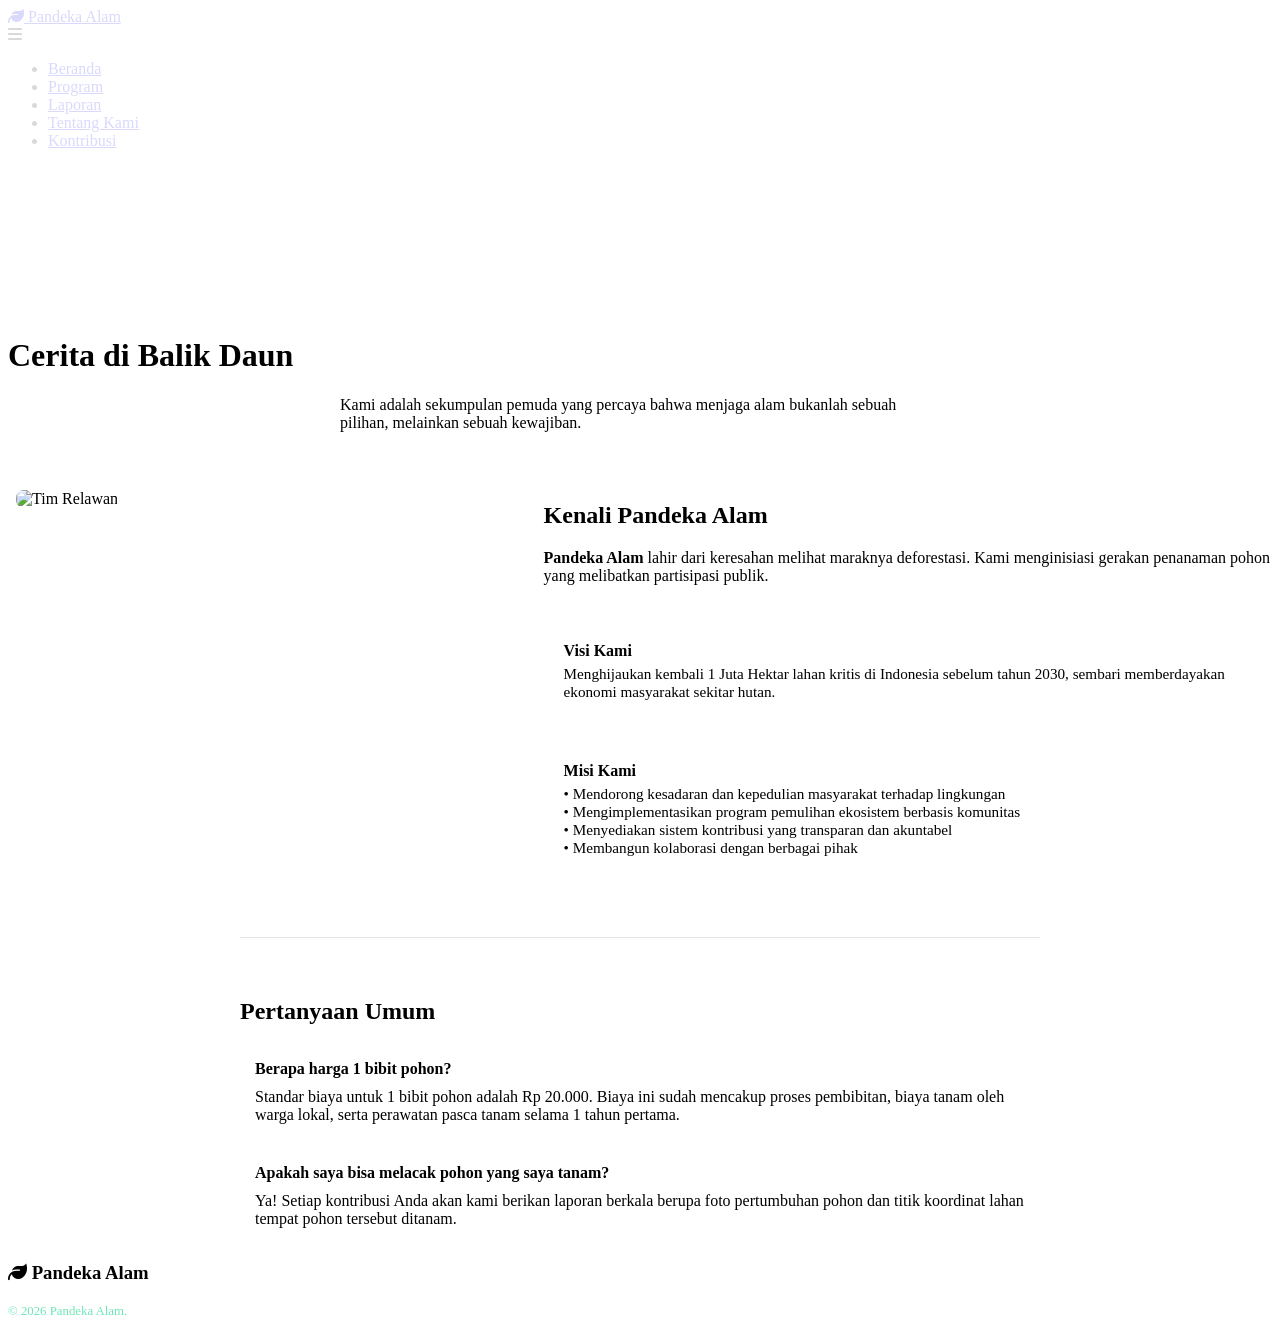
==== about.html @ b0f5b45f "Add files via upload" ====
<!DOCTYPE html>
<html lang="id">

<head>
    <meta charset="UTF-8">
    <meta name="viewport" content="width=device-width, initial-scale=1.0">
    <title>Tentang Kami - Pandeka Alam</title>
    <!-- Fonts -->
    <link rel="stylesheet" href="https://cdnjs.cloudflare.com/ajax/libs/font-awesome/6.4.0/css/all.min.css">
    <!-- AOS Animation CSS -->
    <link href="https://unpkg.com/aos@2.3.1/dist/aos.css" rel="stylesheet">
    <link rel="stylesheet" href="css/style.css">
    <style>
        .about-bg {
            background-image: url('https://picsum.photos/seed/forestbg/1920/1080');
            background-size: cover;
            background-attachment: fixed;
            background-position: center;
            position: relative;
        }

        .about-bg::before {
            content: '';
            position: absolute;
            top: 0;
            left: 0;
            width: 100%;
            height: 100%;
            background: rgba(255, 255, 255, 0.85);
            /* Light overlay for readability */
        }
    </style>
</head>

<body class="about-bg">

    <!-- Navbar -->
    <nav class="navbar">
        <div class="container">
            <a href="index.html" class="navbar-brand">
                <i class="fas fa-leaf"></i> Pandeka Alam
            </a>
            <div class="nav-toggle" id="nav-toggle">
                <i class="fas fa-bars"></i>
            </div>
            <ul class="nav-links" id="nav-links">
                <li><a href="index.html">Beranda</a></li>
                <li><a href="program.html">Program</a></li>
                <li><a href="laporan.html">Laporan</a></li>
                <li><a href="about.html" class="active">Tentang Kami</a></li>
                <li><a href="donasi.html" class="btn btn-primary text-white">Kontribusi</a></li>
            </ul>
        </div>
    </nav>

    <div style="position: relative; z-index: 10;">
        <!-- Page Header -->
        <header class="py-5" style="padding-top: 150px; padding-bottom: 50px;">
            <div class="container text-center" data-aos="fade-up">
                <h1>Cerita di Balik Daun</h1>
                <p style="max-width: 600px; margin: 0 auto;">Kami adalah sekumpulan pemuda yang percaya bahwa menjaga
                    alam bukanlah sebuah pilihan, melainkan sebuah kewajiban.</p>
            </div>
        </header>

        <!-- Tim Kami & FAQ -->
        <style>
            .about-grid {
                display: grid;
                grid-template-columns: 1fr 1.5fr;
                gap: 50px;
                align-items: stretch;
            }

            @media (max-width: 768px) {
                .about-grid {
                    grid-template-columns: 1fr;
                }
            }
        </style>
        <section class="py-5">
            <div class="container">
                <div class="about-grid mb-5">
                    <div data-aos="fade-right" style="height: 100%;">
                        <img src="image/Tim.webp" alt="Tim Relawan"
                            style="border-radius: 16px; box-shadow: var(--shadow-lg); border: 8px solid white; width: 100%; height: 100%; object-fit: cover;">
                    </div>
                    <div data-aos="fade-left">
                        <h2 class="mb-3">Kenali Pandeka Alam</h2>
                        <p><strong>Pandeka Alam</strong> lahir dari keresahan melihat maraknya deforestasi. Kami
                            menginisiasi gerakan penanaman pohon yang melibatkan partisipasi publik.</p>

                        <div class="mt-4"
                            style="background: white; padding: 20px; border-radius: 12px; border-left: 5px solid var(--green-light);">
                            <h4 style="margin-bottom: 5px; color: var(--green-dark);">Visi Kami</h4>
                            <p style="margin: 0; font-size: 0.95rem;">Menghijaukan kembali 1 Juta Hektar lahan kritis di
                                Indonesia sebelum tahun 2030, sembari memberdayakan ekonomi masyarakat sekitar hutan.
                            </p>
                        </div>
                        <div class="mt-4"
                            style="background: white; padding: 20px; border-radius: 12px; border-left: 5px solid var(--green-light);">
                            <h4 style="margin-bottom: 5px; color: var(--green-dark);">Misi Kami</h4>
                            <p style="margin: 0; font-size: 0.95rem;">• Mendorong kesadaran dan kepedulian masyarakat
                                terhadap lingkungan <br>• Mengimplementasikan program pemulihan ekosistem berbasis
                                komunitas <br>• Menyediakan sistem kontribusi yang transparan dan akuntabel <br>•
                                Membangun kolaborasi dengan berbagai pihak </p>
                        </div>
                    </div>
                </div>

                <!-- Bagian FAQ -->
                <div data-aos="fade-up"
                    style="max-width: 800px; margin: 60px auto 0; padding-top: 40px; border-top: 1px solid rgba(0,0,0,0.1);">
                    <h2 class="text-center mb-4">Pertanyaan Umum</h2>

                    <div class="faq-item"
                        style="background: white; border-radius: 8px; margin-bottom: 10px; padding: 15px; box-shadow: var(--shadow-sm);">
                        <div class="faq-question" style="font-weight: bold; color: var(--green-dark);">
                            Berapa harga 1 bibit pohon?
                        </div>
                        <div class="faq-answer" style="color: var(--gray-text); margin-top: 10px;">
                            Standar biaya untuk 1 bibit pohon adalah Rp 20.000. Biaya ini sudah mencakup proses
                            pembibitan, biaya tanam oleh warga lokal, serta perawatan pasca tanam selama 1 tahun
                            pertama.
                        </div>
                    </div>

                    <div class="faq-item"
                        style="background: white; border-radius: 8px; margin-bottom: 10px; padding: 15px; box-shadow: var(--shadow-sm);">
                        <div class="faq-question" style="font-weight: bold; color: var(--green-dark);">
                            Apakah saya bisa melacak pohon yang saya tanam?
                        </div>
                        <div class="faq-answer" style="color: var(--gray-text); margin-top: 10px;">
                            Ya! Setiap kontribusi Anda akan kami berikan laporan berkala berupa foto pertumbuhan pohon
                            dan titik koordinat lahan tempat pohon tersebut ditanam.
                        </div>
                    </div>
                </div>

            </div>
        </section>
    </div>

    <!-- Footer -->
    <footer class="footer" style="position: relative; z-index: 10;">
        <div class="container text-center">
            <h3 class="text-white mb-3"><i class="fas fa-leaf"></i> Pandeka Alam</h3>
            <p style="margin-top: 20px; font-size: 0.8rem; color: #6ee7b7;">&copy; 2026 Pandeka Alam.</p>
        </div>
    </footer>

    <!-- Scripts -->
    <script src="https://unpkg.com/aos@2.3.1/dist/aos.js"></script>
    <script>
        AOS.init();
    </script>
    <script src="js/script.js"></script>
</body>

</html>
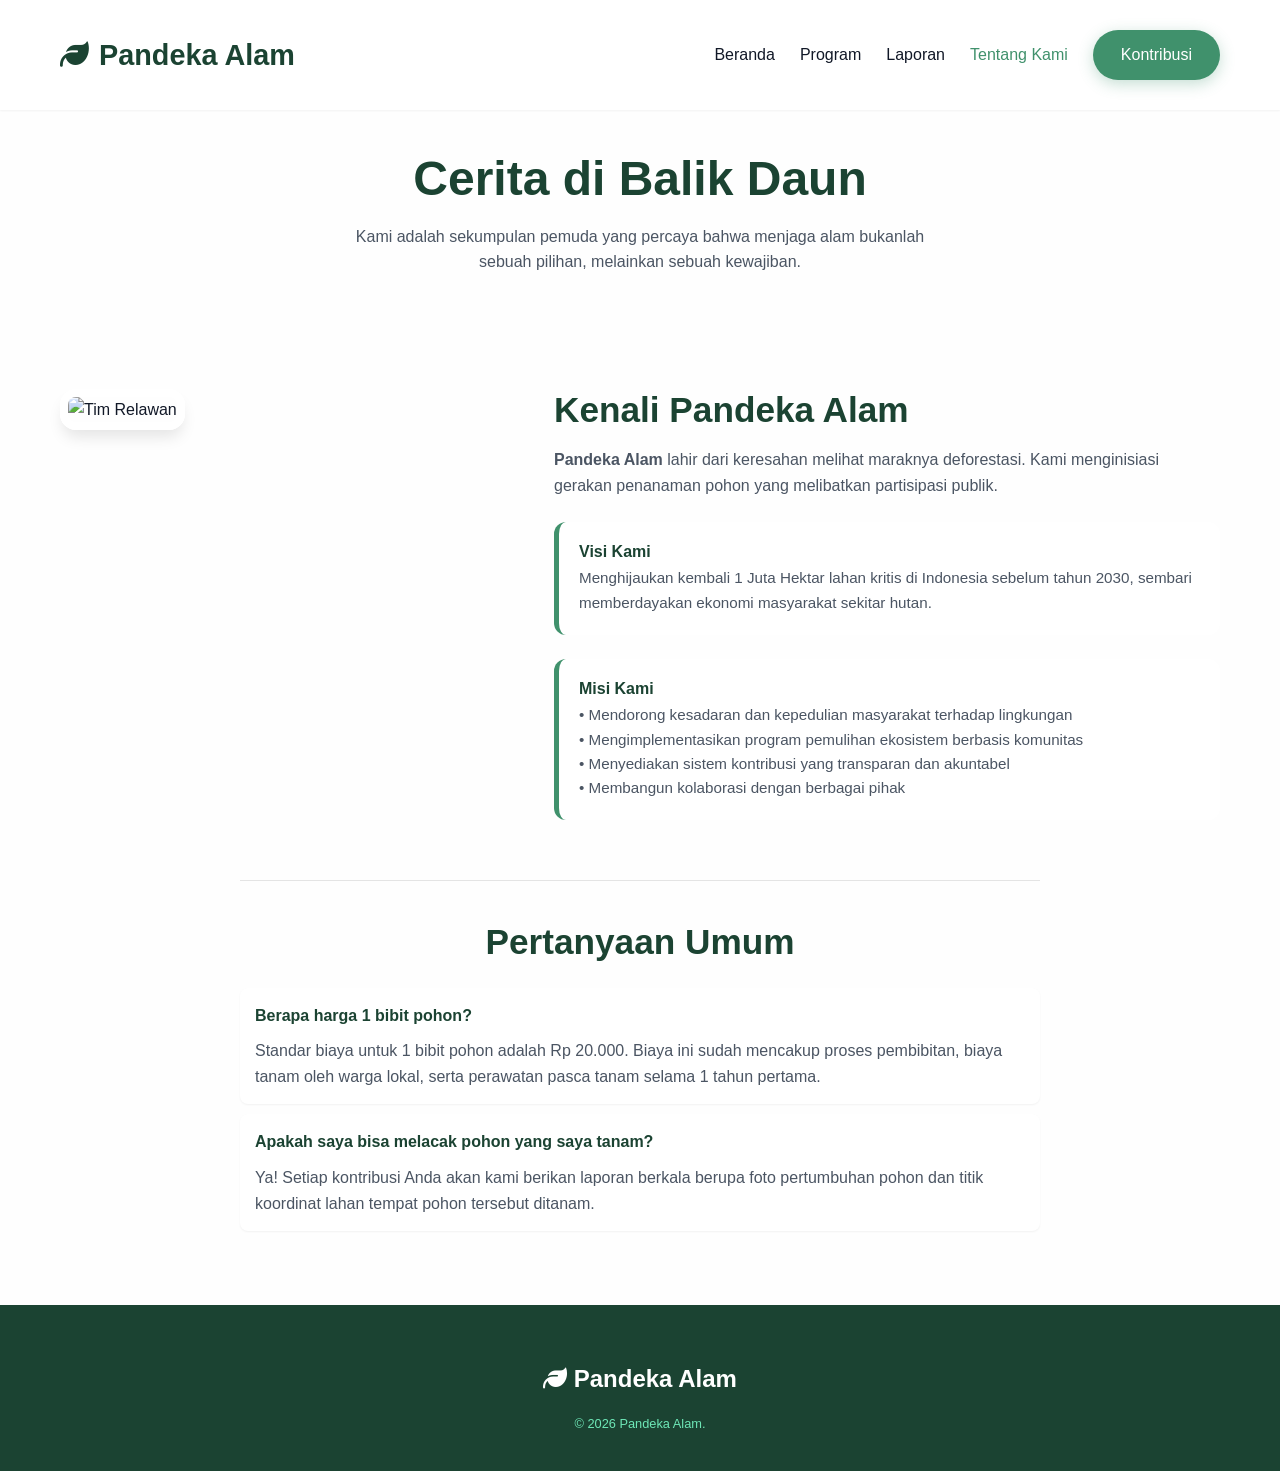
==== commit a4c4cf2b: "Update about.html" ====
--- a/about.html
+++ b/about.html
@@ -9,7 +9,7 @@
     <link rel="stylesheet" href="https://cdnjs.cloudflare.com/ajax/libs/font-awesome/6.4.0/css/all.min.css">
     <!-- AOS Animation CSS -->
     <link href="https://unpkg.com/aos@2.3.1/dist/aos.css" rel="stylesheet">
-    <link rel="stylesheet" href="css/style.css">
+    <link rel="stylesheet" href="style.css">
     <style>
         .about-bg {
             background-image: url('https://picsum.photos/seed/forestbg/1920/1080');
@@ -154,7 +154,7 @@
     <script>
         AOS.init();
     </script>
-    <script src="js/script.js"></script>
+    <script src="script.js"></script>
 </body>
 
 </html>
--- a/style.css
+++ b/style.css
@@ -0,0 +1,538 @@
+@import url('https://fonts.googleapis.com/css2?family=Poppins:wght@400;600;700&family=Inter:wght@400;500&display=swap');
+
+:root {
+    --green-dark: #1B4332;
+    --green-light: #40916C;
+    --green-bg: #E8F5E9;
+    --white: #FFFFFF;
+    --brown: #9C6644;
+    --black: #111827;
+    --gray-text: #4b5563;
+    --gray-bg: #F8F9FA;
+    --shadow-sm: 0 1px 2px 0 rgba(0, 0, 0, 0.05);
+    --shadow-md: 0 4px 6px -1px rgba(0, 0, 0, 0.1);
+    --shadow-lg: 0 10px 15px -3px rgba(0, 0, 0, 0.1);
+    --transition: all 0.3s ease;
+}
+
+* {
+    margin: 0;
+    padding: 0;
+    box-sizing: border-box;
+}
+
+html {
+    scroll-behavior: smooth;
+}
+
+body {
+    font-family: 'Inter', sans-serif;
+    color: var(--black);
+    background-color: var(--gray-bg);
+    line-height: 1.6;
+    overflow-x: hidden;
+}
+
+h1, h2, h3, h4, h5, h6 {
+    font-family: 'Poppins', sans-serif;
+    font-weight: 700;
+    color: var(--green-dark);
+    margin-bottom: 1rem;
+    line-height: 1.2;
+}
+
+h1 { font-size: 3rem; }
+h2 { font-size: 2.2rem; }
+h3 { font-size: 1.5rem; }
+p { margin-bottom: 1rem; color: var(--gray-text); }
+
+a {
+    text-decoration: none;
+    color: var(--green-light);
+    transition: var(--transition);
+}
+
+/* Layout Utilities */
+.container {
+    width: 100%;
+    max-width: 1200px;
+    margin: 0 auto;
+    padding: 0 20px;
+}
+
+.text-center { text-align: center; }
+.text-white { color: var(--white) !important; }
+.bg-white { background-color: var(--white); }
+.bg-green { background-color: var(--green-dark); }
+.bg-light { background-color: var(--gray-bg); }
+
+.py-5 { padding-top: 4rem; padding-bottom: 4rem; }
+.mb-2 { margin-bottom: 0.5rem; }
+.mb-4 { margin-bottom: 1.5rem; }
+.mt-4 { margin-top: 1.5rem; }
+
+/* Buttons & CTA Animasi */
+.btn {
+    display: inline-flex;
+    align-items: center;
+    justify-content: center;
+    gap: 8px;
+    padding: 12px 28px;
+    border-radius: 50px;
+    font-family: 'Poppins', sans-serif;
+    font-weight: 600;
+    cursor: pointer;
+    border: none;
+    transition: var(--transition);
+    text-align: center;
+}
+
+.btn-primary {
+    background-color: var(--green-light);
+    color: var(--white);
+    box-shadow: 0 4px 15px rgba(64, 145, 108, 0.3);
+}
+
+.btn-primary:hover {
+    background-color: var(--green-dark);
+    transform: translateY(-3px) scale(1.02);
+    box-shadow: 0 6px 20px rgba(27, 67, 50, 0.4);
+    color: var(--white);
+}
+
+.btn-outline {
+    background-color: transparent;
+    border: 2px solid var(--green-light);
+    color: var(--green-light);
+}
+
+.btn-outline:hover {
+    background-color: var(--green-light);
+    color: var(--white);
+    transform: translateY(-3px);
+}
+
+/* Navbar */
+.navbar {
+    background-color: rgba(255, 255, 255, 0.95);
+    backdrop-filter: blur(10px);
+    position: fixed;
+    top: 0;
+    width: 100%;
+    z-index: 1000;
+    box-shadow: var(--shadow-sm);
+    transition: padding 0.3s ease;
+}
+
+.navbar .container {
+    display: flex;
+    justify-content: space-between;
+    align-items: center;
+    padding: 15px 20px;
+}
+
+.navbar-brand {
+    font-size: 1.8rem;
+    font-family: 'Poppins', sans-serif;
+    font-weight: 700;
+    color: var(--green-dark);
+    display: flex;
+    align-items: center;
+    gap: 10px;
+}
+
+.nav-toggle {
+    display: none;
+    font-size: 1.5rem;
+    cursor: pointer;
+    color: var(--green-dark);
+}
+
+.nav-links {
+    display: flex;
+    gap: 25px;
+    align-items: center;
+    list-style: none;
+}
+
+.nav-links a {
+    color: var(--black);
+    font-weight: 500;
+}
+
+.nav-links a:hover, .nav-links a.active {
+    color: var(--green-light);
+}
+
+/* Hero Video/Image */
+.hero {
+    position: relative;
+    height: 100vh;
+    display: flex;
+    align-items: center;
+    justify-content: center;
+    text-align: center;
+    color: var(--white);
+    overflow: hidden;
+}
+
+.hero-bg {
+    position: absolute;
+    top: 0;
+    left: 0;
+    width: 100%;
+    height: 100%;
+    object-fit: cover;
+    z-index: -2;
+}
+
+.hero-overlay {
+    position: absolute;
+    top: 0;
+    left: 0;
+    width: 100%;
+    height: 100%;
+    background: linear-gradient(rgba(17, 24, 39, 0.4), rgba(27, 67, 50, 0.8));
+    z-index: -1;
+}
+
+.hero h1 {
+    color: var(--white);
+    font-size: 3.5rem;
+    max-width: 900px;
+    margin: 0 auto 20px;
+    text-shadow: 2px 2px 4px rgba(0,0,0,0.5);
+}
+
+.hero p {
+    color: var(--white);
+    font-size: 1.2rem;
+    max-width: 600px;
+    margin: 0 auto 40px;
+    text-shadow: 1px 1px 2px rgba(0,0,0,0.5);
+}
+
+/* Statistik Dampak */
+.stats-grid {
+    display: grid;
+    grid-template-columns: repeat(auto-fit, minmax(250px, 1fr));
+    gap: 30px;
+    text-align: center;
+    padding: 40px 20px;
+    background-color: var(--white);
+    border-radius: 16px;
+    box-shadow: var(--shadow-lg);
+    margin-top: -60px;
+    position: relative;
+    z-index: 10;
+}
+
+.stat-item i {
+    font-size: 3rem;
+    color: var(--green-light);
+    margin-bottom: 15px;
+}
+
+.stat-item h3 {
+    font-size: 2.5rem;
+    color: var(--green-dark);
+    margin-bottom: 5px;
+}
+
+.stat-item p {
+    font-weight: 500;
+    color: var(--brown);
+    text-transform: uppercase;
+    letter-spacing: 1px;
+}
+
+/* Peta Lokasi CSS */
+.map-container {
+    position: relative;
+    width: 100%;
+    margin: 0 auto;
+    background: var(--white) url('../image/Peta.webp') no-repeat center;
+    background-size: cover; /* cover akan membuat gambar memenuhi kotak */
+    height: 500px;
+    border-radius: 16px;
+    box-shadow: var(--shadow-lg);
+    overflow: hidden;
+}
+
+.map-pin {
+    position: absolute;
+    width: 20px;
+    height: 20px;
+    background-color: var(--green-light);
+    border-radius: 50%;
+    transform: translate(-50%, -50%);
+    box-shadow: 0 0 0 5px rgba(64, 145, 108, 0.3);
+    cursor: pointer;
+    animation: pulse 2s infinite;
+}
+
+.map-pin::after {
+    content: attr(data-label);
+    position: absolute;
+    bottom: 25px;
+    left: 50%;
+    transform: translateX(-50%);
+    background: var(--green-dark);
+    color: white;
+    padding: 5px 10px;
+    border-radius: 4px;
+    font-size: 0.8rem;
+    white-space: nowrap;
+    opacity: 0;
+    transition: var(--transition);
+    pointer-events: none;
+}
+
+.map-pin:hover::after {
+    opacity: 1;
+    bottom: 30px;
+}
+
+@keyframes pulse {
+    0% { box-shadow: 0 0 0 0 rgba(64, 145, 108, 0.7); }
+    70% { box-shadow: 0 0 0 15px rgba(64, 145, 108, 0); }
+    100% { box-shadow: 0 0 0 0 rgba(64, 145, 108, 0); }
+}
+
+/* Before-After Image Comparison */
+.before-after-container {
+    display: flex;
+    gap: 20px;
+    margin-top: 30px;
+}
+
+.ba-card {
+    flex: 1;
+    border-radius: 12px;
+    overflow: hidden;
+    position: relative;
+    box-shadow: var(--shadow-md);
+}
+
+.ba-card img {
+    width: 100%;
+    height: 300px;
+    object-fit: cover;
+    display: block;
+    transition: transform 0.5s ease;
+}
+
+.ba-card:hover img {
+    transform: scale(1.05);
+}
+
+.ba-label {
+    position: absolute;
+    top: 20px;
+    left: 20px;
+    background: rgba(0,0,0,0.7);
+    color: white;
+    padding: 5px 15px;
+    border-radius: 30px;
+    font-weight: bold;
+    font-family: 'Poppins';
+}
+
+/* Program Cards */
+.grid-3 {
+    display: grid;
+    grid-template-columns: repeat(auto-fit, minmax(300px, 1fr));
+    gap: 30px;
+}
+
+.card {
+    background: var(--white);
+    border-radius: 16px;
+    overflow: hidden;
+    box-shadow: var(--shadow-sm);
+    transition: var(--transition);
+    display: flex;
+    flex-direction: column;
+}
+
+.card:hover {
+    transform: translateY(-10px);
+    box-shadow: var(--shadow-lg);
+}
+
+.card-img {
+    width: 100%;
+    height: 220px;
+    object-fit: cover;
+}
+
+.card-body {
+    padding: 25px;
+    flex-grow: 1;
+    display: flex;
+    flex-direction: column;
+}
+
+/* Progress Bar */
+.progress-container {
+    margin: 20px 0;
+}
+
+.progress-bar-bg {
+    width: 100%;
+    height: 10px;
+    background-color: var(--gray-bg);
+    border-radius: 5px;
+    overflow: hidden;
+}
+
+.progress-bar-fill {
+    height: 100%;
+    background-color: var(--green-light);
+    border-radius: 5px;
+    transition: width 1.5s ease-out;
+}
+
+.progress-stats {
+    display: flex;
+    justify-content: space-between;
+    font-size: 0.85rem;
+    margin-top: 8px;
+    color: var(--gray-text);
+    font-weight: 500;
+}
+
+/* Slider Nominal */
+.slider-container {
+    background: var(--white);
+    padding: 40px;
+    border-radius: 16px;
+    box-shadow: var(--shadow-md);
+    margin-top: -50px;
+    position: relative;
+    z-index: 10;
+}
+
+.slider {
+    -webkit-appearance: none;
+    width: 100%;
+    height: 12px;
+    border-radius: 6px;
+    background: var(--gray-bg);
+    outline: none;
+    margin: 30px 0;
+}
+
+.slider::-webkit-slider-thumb {
+    -webkit-appearance: none;
+    appearance: none;
+    width: 30px;
+    height: 30px;
+    border-radius: 50%;
+    background: var(--green-light);
+    cursor: pointer;
+    box-shadow: 0 2px 6px rgba(0,0,0,0.2);
+    transition: transform 0.1s;
+}
+
+.slider::-webkit-slider-thumb:hover {
+    transform: scale(1.2);
+}
+
+.slider-value-display {
+    text-align: center;
+    font-size: 3rem;
+    font-family: 'Poppins';
+    font-weight: 700;
+    color: var(--green-dark);
+}
+
+.tree-equivalent {
+    text-align: center;
+    font-size: 1.2rem;
+    color: var(--green-light);
+    font-weight: 600;
+}
+
+/* 1 Tree from Many People Illustration */
+.tree-illustration {
+    text-align: center;
+    padding: 40px;
+}
+.tree-illustration img {
+    max-width: 300px;
+    margin-bottom: -20px;
+}
+
+/* Testimoni */
+.testimoni-card {
+    background: var(--green-bg);
+    padding: 30px;
+    border-radius: 16px;
+    border-left: 5px solid var(--green-light);
+}
+
+.testimoni-card p {
+    font-style: italic;
+    font-size: 1.1rem;
+    color: var(--green-dark);
+}
+
+.testimoni-author {
+    display: flex;
+    align-items: center;
+    gap: 15px;
+    margin-top: 20px;
+}
+
+.testimoni-author img {
+    width: 50px;
+    height: 50px;
+    border-radius: 50%;
+    object-fit: cover;
+}
+
+/* Footer */
+.footer {
+    background-color: var(--green-dark);
+    color: var(--white);
+    padding: 60px 0 20px;
+}
+
+.footer h4 {
+    color: var(--white);
+}
+
+.footer a {
+    color: #a7f3d0;
+}
+
+.footer a:hover {
+    color: var(--white);
+}
+
+/* Responsive */
+@media (max-width: 768px) {
+    .nav-toggle {
+        display: block;
+    }
+    .nav-links {
+        display: none;
+        flex-direction: column;
+        position: absolute;
+        top: 100%;
+        left: 0;
+        width: 100%;
+        background-color: var(--white);
+        padding: 20px;
+        box-shadow: var(--shadow-md);
+    }
+    .hero h1 { font-size: 2.2rem; }
+    .stats-grid { margin-top: 0; }
+    .grid-2 { grid-template-columns: 1fr; }
+    .grid-3 { grid-template-columns: 1fr; }
+    .before-after-container { flex-direction: column; }
+    .map-container { height: 250px; background-size: contain; }
+    .hero-video { object-fit: cover; }
+}
+
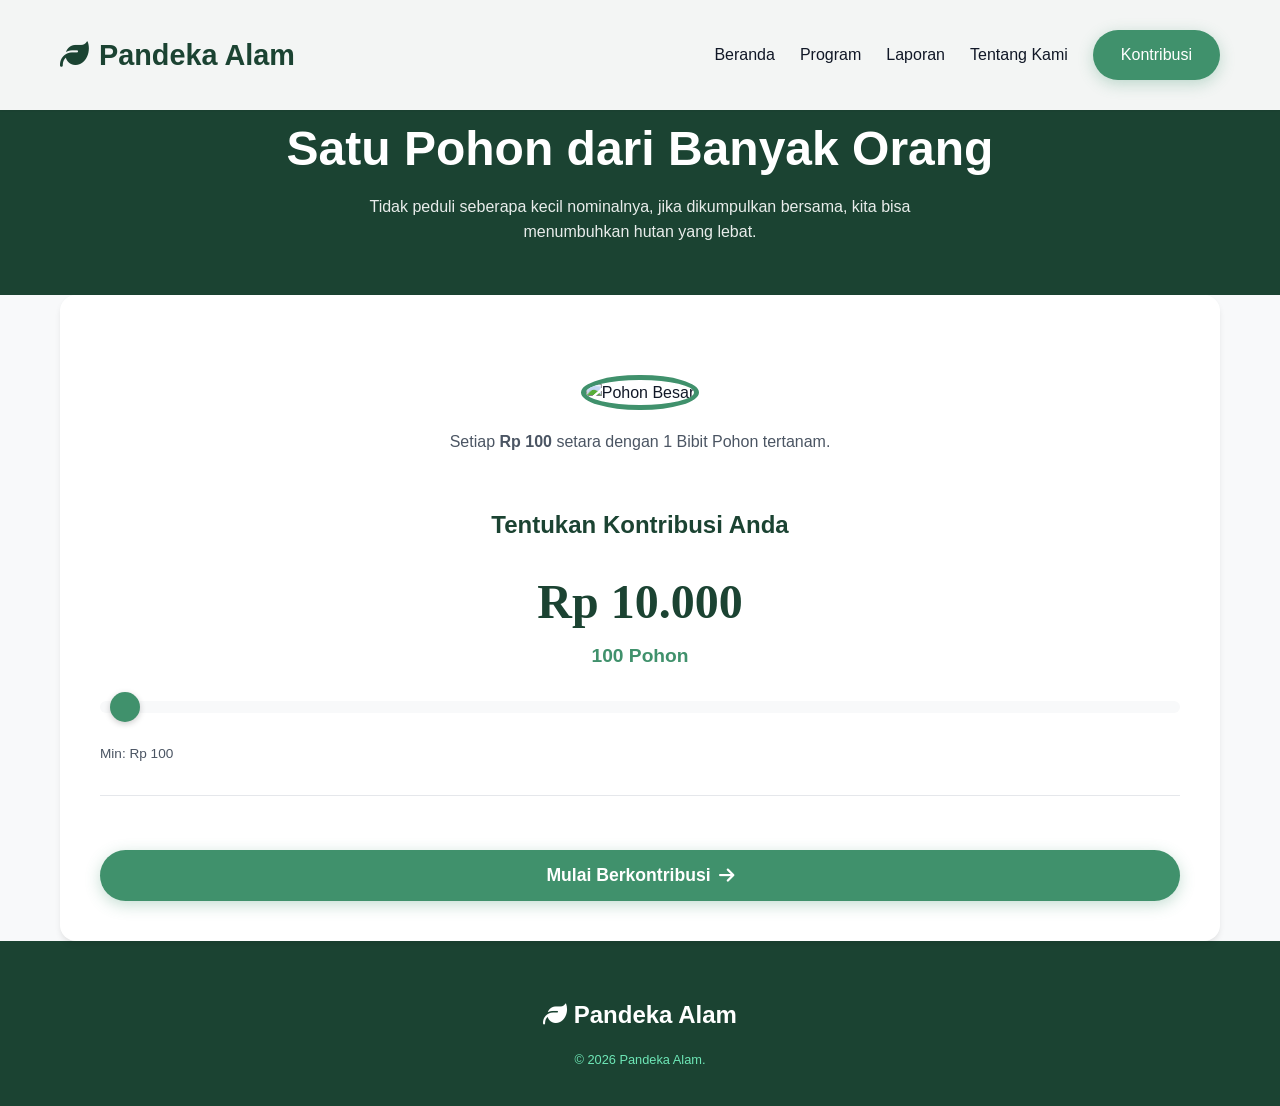
==== commit 26c8c0db: "Update about.html" ====
--- a/about.html
+++ b/about.html
@@ -1,38 +1,16 @@
 <!DOCTYPE html>
 <html lang="id">
-
 <head>
     <meta charset="UTF-8">
     <meta name="viewport" content="width=device-width, initial-scale=1.0">
-    <title>Tentang Kami - Pandeka Alam</title>
+    <title>Kontribusi - Pandeka Alam</title>
     <!-- Fonts -->
     <link rel="stylesheet" href="https://cdnjs.cloudflare.com/ajax/libs/font-awesome/6.4.0/css/all.min.css">
     <!-- AOS Animation CSS -->
     <link href="https://unpkg.com/aos@2.3.1/dist/aos.css" rel="stylesheet">
     <link rel="stylesheet" href="style.css">
-    <style>
-        .about-bg {
-            background-image: url('https://picsum.photos/seed/forestbg/1920/1080');
-            background-size: cover;
-            background-attachment: fixed;
-            background-position: center;
-            position: relative;
-        }
-
-        .about-bg::before {
-            content: '';
-            position: absolute;
-            top: 0;
-            left: 0;
-            width: 100%;
-            height: 100%;
-            background: rgba(255, 255, 255, 0.85);
-            /* Light overlay for readability */
-        }
-    </style>
 </head>
-
-<body class="about-bg">
+<body>
 
     <!-- Navbar -->
     <nav class="navbar">
@@ -47,102 +25,57 @@
                 <li><a href="index.html">Beranda</a></li>
                 <li><a href="program.html">Program</a></li>
                 <li><a href="laporan.html">Laporan</a></li>
-                <li><a href="about.html" class="active">Tentang Kami</a></li>
+                <li><a href="about.html">Tentang Kami</a></li>
                 <li><a href="donasi.html" class="btn btn-primary text-white">Kontribusi</a></li>
             </ul>
         </div>
     </nav>
 
-    <div style="position: relative; z-index: 10;">
-        <!-- Page Header -->
-        <header class="py-5" style="padding-top: 150px; padding-bottom: 50px;">
-            <div class="container text-center" data-aos="fade-up">
-                <h1>Cerita di Balik Daun</h1>
-                <p style="max-width: 600px; margin: 0 auto;">Kami adalah sekumpulan pemuda yang percaya bahwa menjaga
-                    alam bukanlah sebuah pilihan, melainkan sebuah kewajiban.</p>
-            </div>
-        </header>
+    <!-- Page Header -->
+    <header class="py-5 bg-green" style="padding-top: 120px; padding-bottom: 100px;">
+        <div class="container text-center text-white" data-aos="fade-up">
+            <h1 class="text-white">Satu Pohon dari Banyak Orang</h1>
+            <p class="text-white" style="opacity: 0.9; max-width: 600px; margin: 0 auto;">Tidak peduli seberapa kecil nominalnya, jika dikumpulkan bersama, kita bisa menumbuhkan hutan yang lebat.</p>
+        </div>
+    </header>
 
-        <!-- Tim Kami & FAQ -->
-        <style>
-            .about-grid {
-                display: grid;
-                grid-template-columns: 1fr 1.5fr;
-                gap: 50px;
-                align-items: stretch;
-            }
-
-            @media (max-width: 768px) {
-                .about-grid {
-                    grid-template-columns: 1fr;
-                }
-            }
-        </style>
-        <section class="py-5">
-            <div class="container">
-                <div class="about-grid mb-5">
-                    <div data-aos="fade-right" style="height: 100%;">
-                        <img src="image/Tim.webp" alt="Tim Relawan"
-                            style="border-radius: 16px; box-shadow: var(--shadow-lg); border: 8px solid white; width: 100%; height: 100%; object-fit: cover;">
-                    </div>
-                    <div data-aos="fade-left">
-                        <h2 class="mb-3">Kenali Pandeka Alam</h2>
-                        <p><strong>Pandeka Alam</strong> lahir dari keresahan melihat maraknya deforestasi. Kami
-                            menginisiasi gerakan penanaman pohon yang melibatkan partisipasi publik.</p>
-
-                        <div class="mt-4"
-                            style="background: white; padding: 20px; border-radius: 12px; border-left: 5px solid var(--green-light);">
-                            <h4 style="margin-bottom: 5px; color: var(--green-dark);">Visi Kami</h4>
-                            <p style="margin: 0; font-size: 0.95rem;">Menghijaukan kembali 1 Juta Hektar lahan kritis di
-                                Indonesia sebelum tahun 2030, sembari memberdayakan ekonomi masyarakat sekitar hutan.
-                            </p>
-                        </div>
-                        <div class="mt-4"
-                            style="background: white; padding: 20px; border-radius: 12px; border-left: 5px solid var(--green-light);">
-                            <h4 style="margin-bottom: 5px; color: var(--green-dark);">Misi Kami</h4>
-                            <p style="margin: 0; font-size: 0.95rem;">• Mendorong kesadaran dan kepedulian masyarakat
-                                terhadap lingkungan <br>• Mengimplementasikan program pemulihan ekosistem berbasis
-                                komunitas <br>• Menyediakan sistem kontribusi yang transparan dan akuntabel <br>•
-                                Membangun kolaborasi dengan berbagai pihak </p>
-                        </div>
-                    </div>
+    <!-- Kontribusi Section -->
+    <section class="bg-light pb-5">
+        <div class="container">
+            
+            <div class="slider-container" data-aos="zoom-in">
+                <div class="tree-illustration">
+                    <!-- Ilustrasi 1 Pohon besar -->
+                    <img src="https://picsum.photos/seed/tree/300/300" alt="Pohon Besar" style="border-radius: 50%; width: 150px; height: 150px; object-fit: cover; border: 5px solid var(--green-light);">
+                    <p class="mt-4 text-center" style="font-weight: 500;">Setiap <strong>Rp 100</strong> setara dengan 1 Bibit Pohon tertanam.</p>
                 </div>
 
-                <!-- Bagian FAQ -->
-                <div data-aos="fade-up"
-                    style="max-width: 800px; margin: 60px auto 0; padding-top: 40px; border-top: 1px solid rgba(0,0,0,0.1);">
-                    <h2 class="text-center mb-4">Pertanyaan Umum</h2>
+                <form id="donasi-form" onsubmit="event.preventDefault(); window.location.href='pembayaran.html';">
+                    
+                    <h3 class="mb-4 text-center">Tentukan Kontribusi Anda</h3>
+                    
+                    <div class="slider-value-display" id="display-value">Rp 10.000</div>
+                    <div class="tree-equivalent" id="tree-count">100 Pohon</div>
 
-                    <div class="faq-item"
-                        style="background: white; border-radius: 8px; margin-bottom: 10px; padding: 15px; box-shadow: var(--shadow-sm);">
-                        <div class="faq-question" style="font-weight: bold; color: var(--green-dark);">
-                            Berapa harga 1 bibit pohon?
-                        </div>
-                        <div class="faq-answer" style="color: var(--gray-text); margin-top: 10px;">
-                            Standar biaya untuk 1 bibit pohon adalah Rp 20.000. Biaya ini sudah mencakup proses
-                            pembibitan, biaya tanam oleh warga lokal, serta perawatan pasca tanam selama 1 tahun
-                            pertama.
-                        </div>
+                    <input type="range" min="100" max="1000000" step="100" value="10000" class="slider" id="nominal-slider">
+                    
+                    <div style="display: flex; justify-content: space-between; color: var(--gray-text); font-size: 0.85rem;">
+                        <span>Min: Rp 100</span>
                     </div>
 
-                    <div class="faq-item"
-                        style="background: white; border-radius: 8px; margin-bottom: 10px; padding: 15px; box-shadow: var(--shadow-sm);">
-                        <div class="faq-question" style="font-weight: bold; color: var(--green-dark);">
-                            Apakah saya bisa melacak pohon yang saya tanam?
-                        </div>
-                        <div class="faq-answer" style="color: var(--gray-text); margin-top: 10px;">
-                            Ya! Setiap kontribusi Anda akan kami berikan laporan berkala berupa foto pertumbuhan pohon
-                            dan titik koordinat lahan tempat pohon tersebut ditanam.
-                        </div>
-                    </div>
-                </div>
+                    <hr style="margin: 30px 0; border: 0; border-top: 1px solid #e5e7eb;">
 
+                    <button type="submit" class="btn btn-primary mt-4" style="width: 100%; font-size: 1.1rem; padding: 15px;">
+                        Mulai Berkontribusi <i class="fas fa-arrow-right"></i>
+                    </button>
+                    
+                </form>
             </div>
-        </section>
-    </div>
+        </div>
+    </section>
 
     <!-- Footer -->
-    <footer class="footer" style="position: relative; z-index: 10;">
+    <footer class="footer">
         <div class="container text-center">
             <h3 class="text-white mb-3"><i class="fas fa-leaf"></i> Pandeka Alam</h3>
             <p style="margin-top: 20px; font-size: 0.8rem; color: #6ee7b7;">&copy; 2026 Pandeka Alam.</p>
@@ -156,5 +89,6 @@
     </script>
     <script src="script.js"></script>
 </body>
+</html>
 
-</html>
+
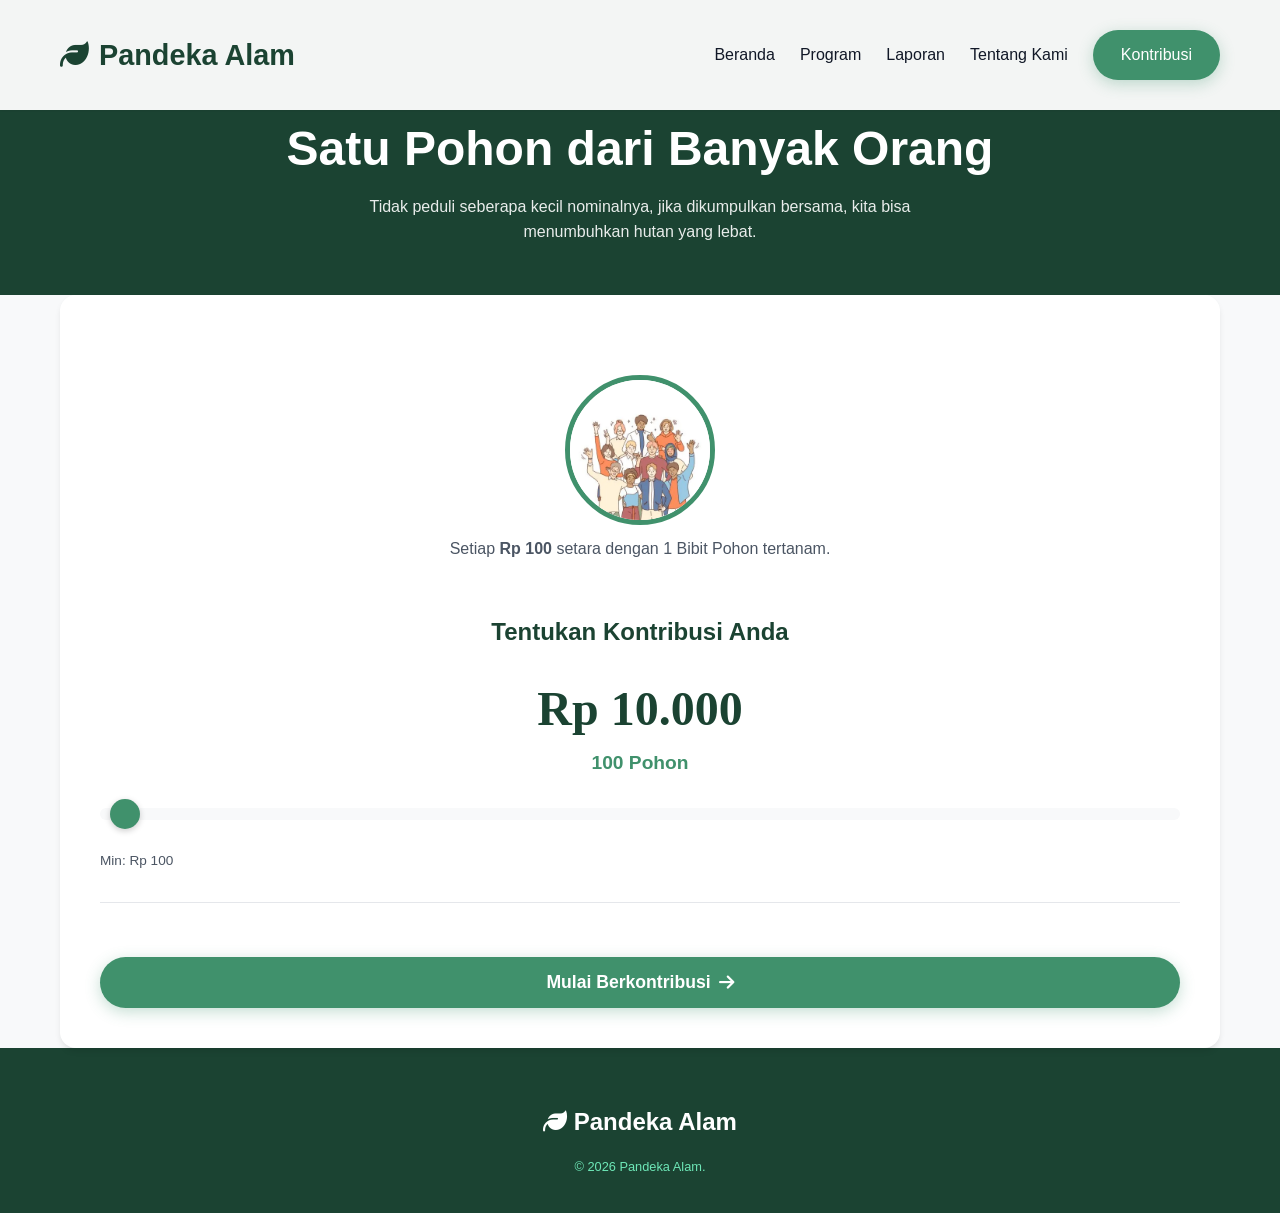
==== commit 5fcc9c49: "Update about.html" ====
--- a/about.html
+++ b/about.html
@@ -46,7 +46,7 @@
             <div class="slider-container" data-aos="zoom-in">
                 <div class="tree-illustration">
                     <!-- Ilustrasi 1 Pohon besar -->
-                    <img src="https://picsum.photos/seed/tree/300/300" alt="Pohon Besar" style="border-radius: 50%; width: 150px; height: 150px; object-fit: cover; border: 5px solid var(--green-light);">
+                    <img src="Tim.webp" alt="Pohon Besar" style="border-radius: 50%; width: 150px; height: 150px; object-fit: cover; border: 5px solid var(--green-light);">
                     <p class="mt-4 text-center" style="font-weight: 500;">Setiap <strong>Rp 100</strong> setara dengan 1 Bibit Pohon tertanam.</p>
                 </div>
 
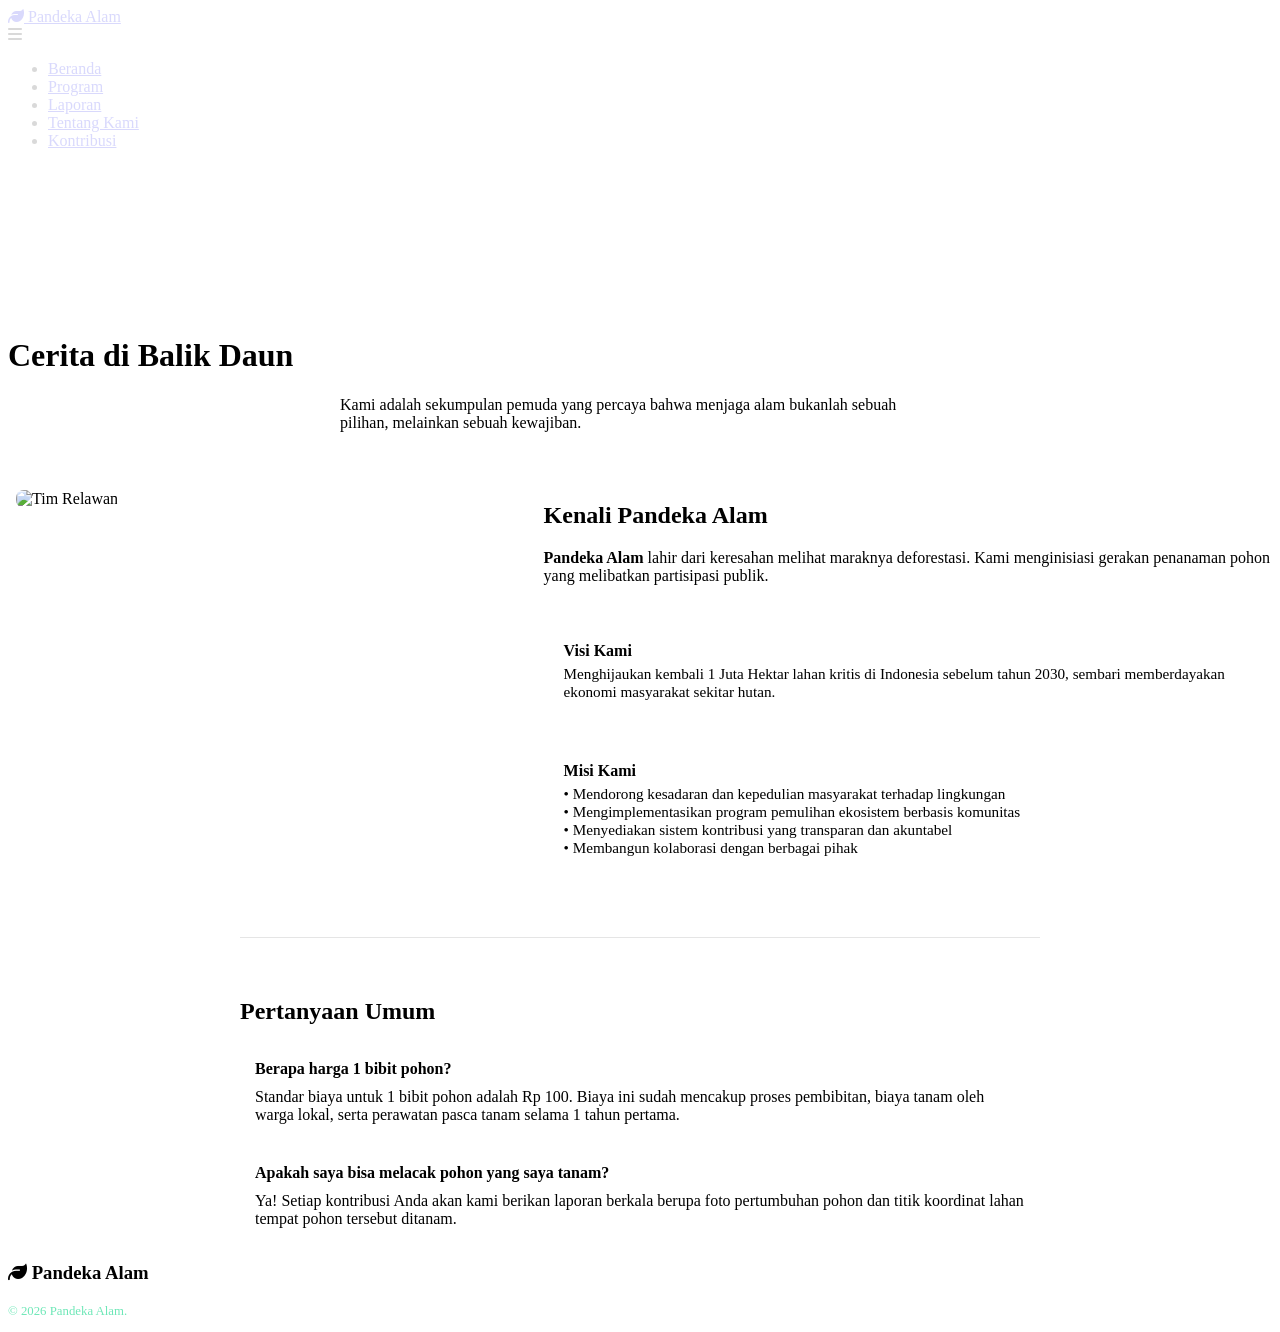
==== commit 5cba70fa: "Update about.html" ====
--- a/about.html
+++ b/about.html
@@ -1,16 +1,38 @@
 <!DOCTYPE html>
 <html lang="id">
+
 <head>
     <meta charset="UTF-8">
     <meta name="viewport" content="width=device-width, initial-scale=1.0">
-    <title>Kontribusi - Pandeka Alam</title>
+    <title>Tentang Kami - Pandeka Alam</title>
     <!-- Fonts -->
     <link rel="stylesheet" href="https://cdnjs.cloudflare.com/ajax/libs/font-awesome/6.4.0/css/all.min.css">
     <!-- AOS Animation CSS -->
     <link href="https://unpkg.com/aos@2.3.1/dist/aos.css" rel="stylesheet">
-    <link rel="stylesheet" href="style.css">
+    <link rel="stylesheet" href="css/style.css">
+    <style>
+        .about-bg {
+            background-image: url('https://picsum.photos/seed/forestbg/1920/1080');
+            background-size: cover;
+            background-attachment: fixed;
+            background-position: center;
+            position: relative;
+        }
+
+        .about-bg::before {
+            content: '';
+            position: absolute;
+            top: 0;
+            left: 0;
+            width: 100%;
+            height: 100%;
+            background: rgba(255, 255, 255, 0.85);
+            /* Light overlay for readability */
+        }
+    </style>
 </head>
-<body>
+
+<body class="about-bg">
 
     <!-- Navbar -->
     <nav class="navbar">
@@ -25,57 +47,102 @@
                 <li><a href="index.html">Beranda</a></li>
                 <li><a href="program.html">Program</a></li>
                 <li><a href="laporan.html">Laporan</a></li>
-                <li><a href="about.html">Tentang Kami</a></li>
+                <li><a href="about.html" class="active">Tentang Kami</a></li>
                 <li><a href="donasi.html" class="btn btn-primary text-white">Kontribusi</a></li>
             </ul>
         </div>
     </nav>
 
-    <!-- Page Header -->
-    <header class="py-5 bg-green" style="padding-top: 120px; padding-bottom: 100px;">
-        <div class="container text-center text-white" data-aos="fade-up">
-            <h1 class="text-white">Satu Pohon dari Banyak Orang</h1>
-            <p class="text-white" style="opacity: 0.9; max-width: 600px; margin: 0 auto;">Tidak peduli seberapa kecil nominalnya, jika dikumpulkan bersama, kita bisa menumbuhkan hutan yang lebat.</p>
-        </div>
-    </header>
+    <div style="position: relative; z-index: 10;">
+        <!-- Page Header -->
+        <header class="py-5" style="padding-top: 150px; padding-bottom: 50px;">
+            <div class="container text-center" data-aos="fade-up">
+                <h1>Cerita di Balik Daun</h1>
+                <p style="max-width: 600px; margin: 0 auto;">Kami adalah sekumpulan pemuda yang percaya bahwa menjaga
+                    alam bukanlah sebuah pilihan, melainkan sebuah kewajiban.</p>
+            </div>
+        </header>
 
-    <!-- Kontribusi Section -->
-    <section class="bg-light pb-5">
-        <div class="container">
-            
-            <div class="slider-container" data-aos="zoom-in">
-                <div class="tree-illustration">
-                    <!-- Ilustrasi 1 Pohon besar -->
-                    <img src="Tim.webp" alt="Pohon Besar" style="border-radius: 50%; width: 150px; height: 150px; object-fit: cover; border: 5px solid var(--green-light);">
-                    <p class="mt-4 text-center" style="font-weight: 500;">Setiap <strong>Rp 100</strong> setara dengan 1 Bibit Pohon tertanam.</p>
+        <!-- Tim Kami & FAQ -->
+        <style>
+            .about-grid {
+                display: grid;
+                grid-template-columns: 1fr 1.5fr;
+                gap: 50px;
+                align-items: stretch;
+            }
+
+            @media (max-width: 768px) {
+                .about-grid {
+                    grid-template-columns: 1fr;
+                }
+            }
+        </style>
+        <section class="py-5">
+            <div class="container">
+                <div class="about-grid mb-5">
+                    <div data-aos="fade-right" style="height: 100%;">
+                        <img src="image/Tim.webp" alt="Tim Relawan"
+                            style="border-radius: 16px; box-shadow: var(--shadow-lg); border: 8px solid white; width: 100%; height: 100%; object-fit: cover;">
+                    </div>
+                    <div data-aos="fade-left">
+                        <h2 class="mb-3">Kenali Pandeka Alam</h2>
+                        <p><strong>Pandeka Alam</strong> lahir dari keresahan melihat maraknya deforestasi. Kami
+                            menginisiasi gerakan penanaman pohon yang melibatkan partisipasi publik.</p>
+
+                        <div class="mt-4"
+                            style="background: white; padding: 20px; border-radius: 12px; border-left: 5px solid var(--green-light);">
+                            <h4 style="margin-bottom: 5px; color: var(--green-dark);">Visi Kami</h4>
+                            <p style="margin: 0; font-size: 0.95rem;">Menghijaukan kembali 1 Juta Hektar lahan kritis di
+                                Indonesia sebelum tahun 2030, sembari memberdayakan ekonomi masyarakat sekitar hutan.
+                            </p>
+                        </div>
+                        <div class="mt-4"
+                            style="background: white; padding: 20px; border-radius: 12px; border-left: 5px solid var(--green-light);">
+                            <h4 style="margin-bottom: 5px; color: var(--green-dark);">Misi Kami</h4>
+                            <p style="margin: 0; font-size: 0.95rem;">• Mendorong kesadaran dan kepedulian masyarakat
+                                terhadap lingkungan <br>• Mengimplementasikan program pemulihan ekosistem berbasis
+                                komunitas <br>• Menyediakan sistem kontribusi yang transparan dan akuntabel <br>•
+                                Membangun kolaborasi dengan berbagai pihak </p>
+                        </div>
+                    </div>
                 </div>
 
-                <form id="donasi-form" onsubmit="event.preventDefault(); window.location.href='pembayaran.html';">
-                    
-                    <h3 class="mb-4 text-center">Tentukan Kontribusi Anda</h3>
-                    
-                    <div class="slider-value-display" id="display-value">Rp 10.000</div>
-                    <div class="tree-equivalent" id="tree-count">100 Pohon</div>
+                <!-- Bagian FAQ -->
+                <div data-aos="fade-up"
+                    style="max-width: 800px; margin: 60px auto 0; padding-top: 40px; border-top: 1px solid rgba(0,0,0,0.1);">
+                    <h2 class="text-center mb-4">Pertanyaan Umum</h2>
 
-                    <input type="range" min="100" max="1000000" step="100" value="10000" class="slider" id="nominal-slider">
-                    
-                    <div style="display: flex; justify-content: space-between; color: var(--gray-text); font-size: 0.85rem;">
-                        <span>Min: Rp 100</span>
+                    <div class="faq-item"
+                        style="background: white; border-radius: 8px; margin-bottom: 10px; padding: 15px; box-shadow: var(--shadow-sm);">
+                        <div class="faq-question" style="font-weight: bold; color: var(--green-dark);">
+                            Berapa harga 1 bibit pohon?
+                        </div>
+                        <div class="faq-answer" style="color: var(--gray-text); margin-top: 10px;">
+                            Standar biaya untuk 1 bibit pohon adalah Rp 100. Biaya ini sudah mencakup proses
+                            pembibitan, biaya tanam oleh warga lokal, serta perawatan pasca tanam selama 1 tahun
+                            pertama.
+                        </div>
                     </div>
 
-                    <hr style="margin: 30px 0; border: 0; border-top: 1px solid #e5e7eb;">
+                    <div class="faq-item"
+                        style="background: white; border-radius: 8px; margin-bottom: 10px; padding: 15px; box-shadow: var(--shadow-sm);">
+                        <div class="faq-question" style="font-weight: bold; color: var(--green-dark);">
+                            Apakah saya bisa melacak pohon yang saya tanam?
+                        </div>
+                        <div class="faq-answer" style="color: var(--gray-text); margin-top: 10px;">
+                            Ya! Setiap kontribusi Anda akan kami berikan laporan berkala berupa foto pertumbuhan pohon
+                            dan titik koordinat lahan tempat pohon tersebut ditanam.
+                        </div>
+                    </div>
+                </div>
 
-                    <button type="submit" class="btn btn-primary mt-4" style="width: 100%; font-size: 1.1rem; padding: 15px;">
-                        Mulai Berkontribusi <i class="fas fa-arrow-right"></i>
-                    </button>
-                    
-                </form>
             </div>
-        </div>
-    </section>
+        </section>
+    </div>
 
     <!-- Footer -->
-    <footer class="footer">
+    <footer class="footer" style="position: relative; z-index: 10;">
         <div class="container text-center">
             <h3 class="text-white mb-3"><i class="fas fa-leaf"></i> Pandeka Alam</h3>
             <p style="margin-top: 20px; font-size: 0.8rem; color: #6ee7b7;">&copy; 2026 Pandeka Alam.</p>
@@ -87,8 +154,7 @@
     <script>
         AOS.init();
     </script>
-    <script src="script.js"></script>
+    <script src="js/script.js"></script>
 </body>
+
 </html>
-
-
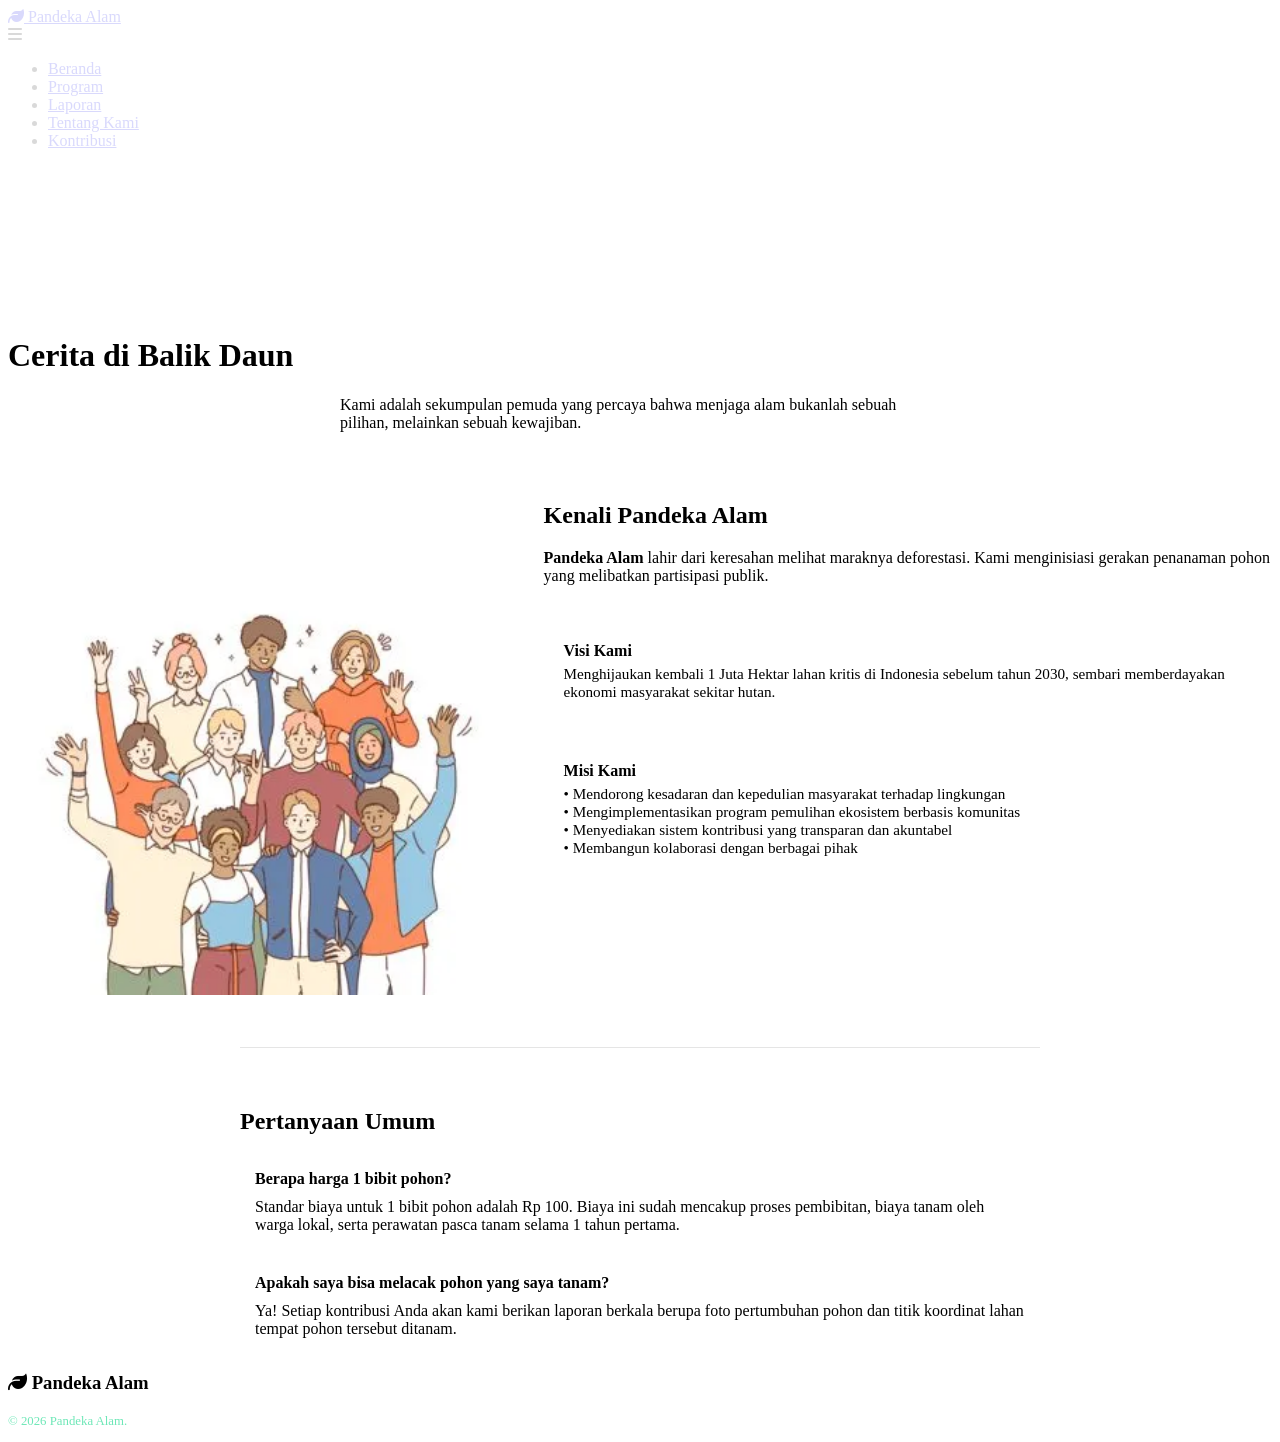
==== commit b89d2f76: "Update about.html" ====
--- a/about.html
+++ b/about.html
@@ -82,7 +82,7 @@
             <div class="container">
                 <div class="about-grid mb-5">
                     <div data-aos="fade-right" style="height: 100%;">
-                        <img src="image/Tim.webp" alt="Tim Relawan"
+                        <img src="Tim.webp" alt="Tim Relawan"
                             style="border-radius: 16px; box-shadow: var(--shadow-lg); border: 8px solid white; width: 100%; height: 100%; object-fit: cover;">
                     </div>
                     <div data-aos="fade-left">
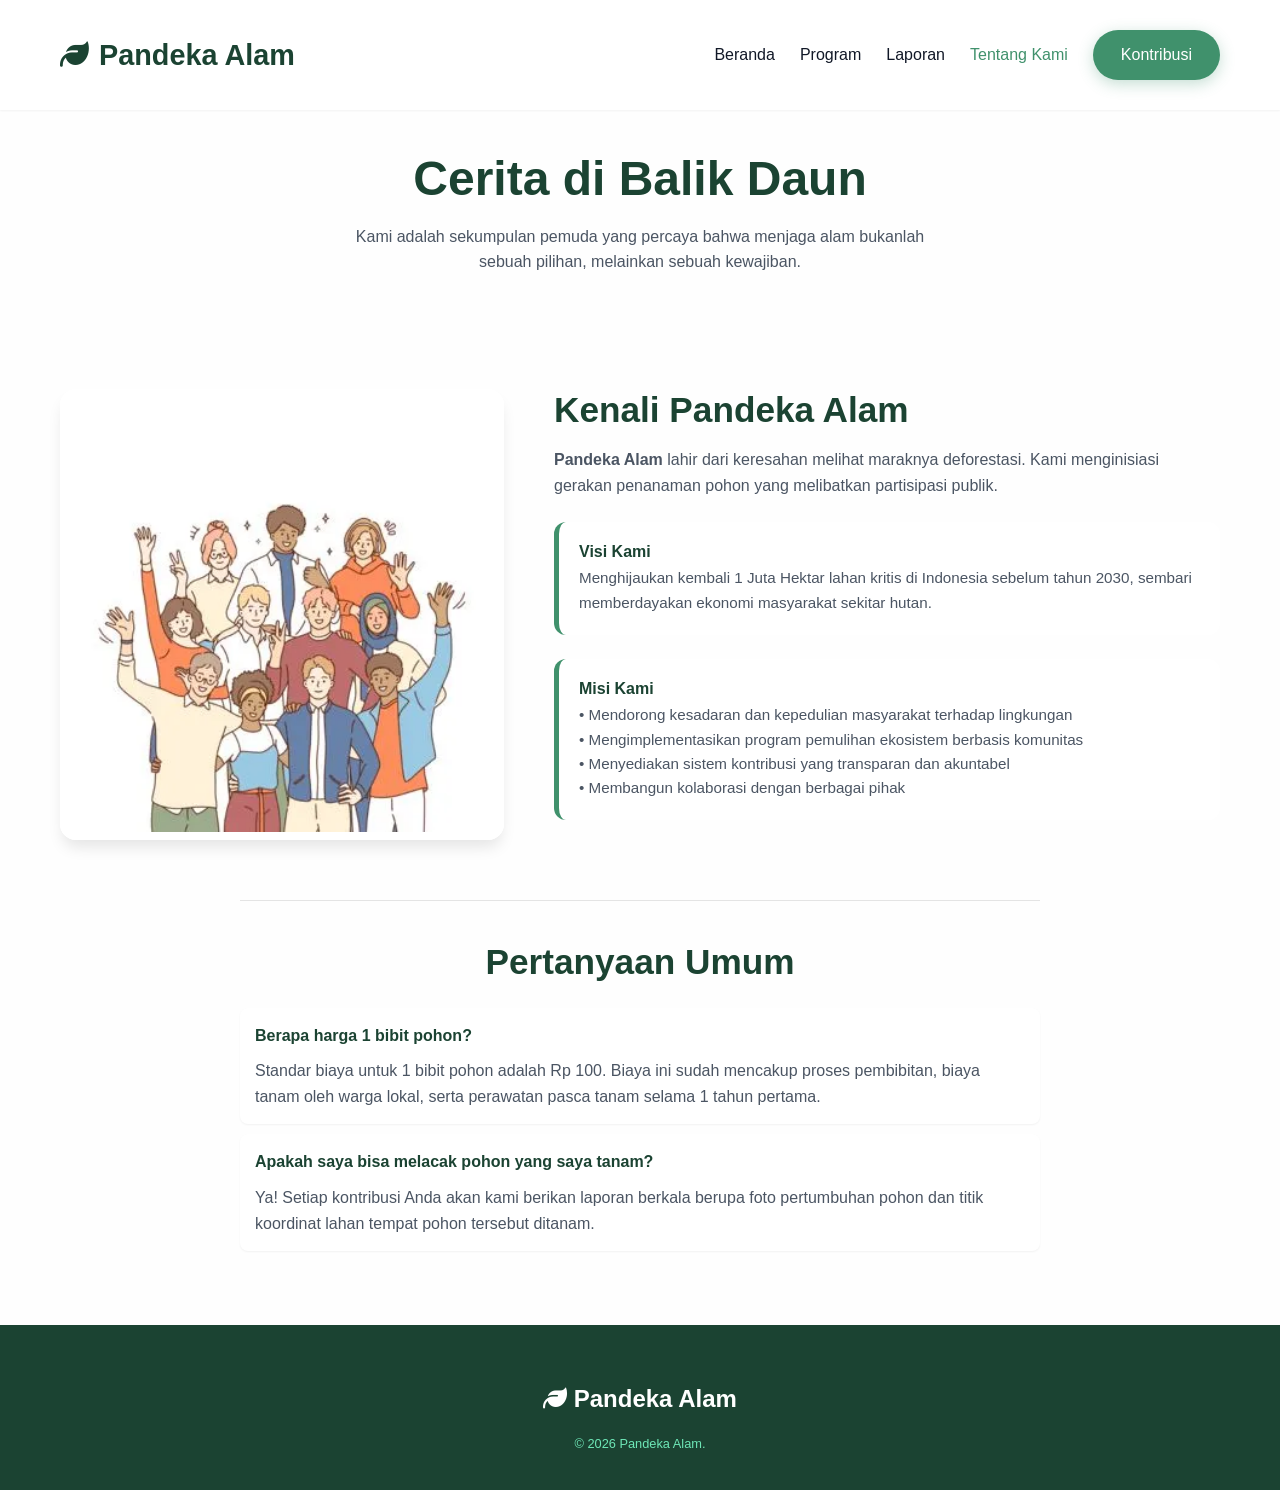
==== commit 0860d676: "Update about.html" ====
--- a/about.html
+++ b/about.html
@@ -9,7 +9,7 @@
     <link rel="stylesheet" href="https://cdnjs.cloudflare.com/ajax/libs/font-awesome/6.4.0/css/all.min.css">
     <!-- AOS Animation CSS -->
     <link href="https://unpkg.com/aos@2.3.1/dist/aos.css" rel="stylesheet">
-    <link rel="stylesheet" href="css/style.css">
+    <link rel="stylesheet" href="style.css">
     <style>
         .about-bg {
             background-image: url('https://picsum.photos/seed/forestbg/1920/1080');
@@ -154,7 +154,7 @@
     <script>
         AOS.init();
     </script>
-    <script src="js/script.js"></script>
+    <script src="script.js"></script>
 </body>
 
 </html>
--- a/style.css
+++ b/style.css
@@ -0,0 +1,538 @@
+@import url('https://fonts.googleapis.com/css2?family=Poppins:wght@400;600;700&family=Inter:wght@400;500&display=swap');
+
+:root {
+    --green-dark: #1B4332;
+    --green-light: #40916C;
+    --green-bg: #E8F5E9;
+    --white: #FFFFFF;
+    --brown: #9C6644;
+    --black: #111827;
+    --gray-text: #4b5563;
+    --gray-bg: #F8F9FA;
+    --shadow-sm: 0 1px 2px 0 rgba(0, 0, 0, 0.05);
+    --shadow-md: 0 4px 6px -1px rgba(0, 0, 0, 0.1);
+    --shadow-lg: 0 10px 15px -3px rgba(0, 0, 0, 0.1);
+    --transition: all 0.3s ease;
+}
+
+* {
+    margin: 0;
+    padding: 0;
+    box-sizing: border-box;
+}
+
+html {
+    scroll-behavior: smooth;
+}
+
+body {
+    font-family: 'Inter', sans-serif;
+    color: var(--black);
+    background-color: var(--gray-bg);
+    line-height: 1.6;
+    overflow-x: hidden;
+}
+
+h1, h2, h3, h4, h5, h6 {
+    font-family: 'Poppins', sans-serif;
+    font-weight: 700;
+    color: var(--green-dark);
+    margin-bottom: 1rem;
+    line-height: 1.2;
+}
+
+h1 { font-size: 3rem; }
+h2 { font-size: 2.2rem; }
+h3 { font-size: 1.5rem; }
+p { margin-bottom: 1rem; color: var(--gray-text); }
+
+a {
+    text-decoration: none;
+    color: var(--green-light);
+    transition: var(--transition);
+}
+
+/* Layout Utilities */
+.container {
+    width: 100%;
+    max-width: 1200px;
+    margin: 0 auto;
+    padding: 0 20px;
+}
+
+.text-center { text-align: center; }
+.text-white { color: var(--white) !important; }
+.bg-white { background-color: var(--white); }
+.bg-green { background-color: var(--green-dark); }
+.bg-light { background-color: var(--gray-bg); }
+
+.py-5 { padding-top: 4rem; padding-bottom: 4rem; }
+.mb-2 { margin-bottom: 0.5rem; }
+.mb-4 { margin-bottom: 1.5rem; }
+.mt-4 { margin-top: 1.5rem; }
+
+/* Buttons & CTA Animasi */
+.btn {
+    display: inline-flex;
+    align-items: center;
+    justify-content: center;
+    gap: 8px;
+    padding: 12px 28px;
+    border-radius: 50px;
+    font-family: 'Poppins', sans-serif;
+    font-weight: 600;
+    cursor: pointer;
+    border: none;
+    transition: var(--transition);
+    text-align: center;
+}
+
+.btn-primary {
+    background-color: var(--green-light);
+    color: var(--white);
+    box-shadow: 0 4px 15px rgba(64, 145, 108, 0.3);
+}
+
+.btn-primary:hover {
+    background-color: var(--green-dark);
+    transform: translateY(-3px) scale(1.02);
+    box-shadow: 0 6px 20px rgba(27, 67, 50, 0.4);
+    color: var(--white);
+}
+
+.btn-outline {
+    background-color: transparent;
+    border: 2px solid var(--green-light);
+    color: var(--green-light);
+}
+
+.btn-outline:hover {
+    background-color: var(--green-light);
+    color: var(--white);
+    transform: translateY(-3px);
+}
+
+/* Navbar */
+.navbar {
+    background-color: rgba(255, 255, 255, 0.95);
+    backdrop-filter: blur(10px);
+    position: fixed;
+    top: 0;
+    width: 100%;
+    z-index: 1000;
+    box-shadow: var(--shadow-sm);
+    transition: padding 0.3s ease;
+}
+
+.navbar .container {
+    display: flex;
+    justify-content: space-between;
+    align-items: center;
+    padding: 15px 20px;
+}
+
+.navbar-brand {
+    font-size: 1.8rem;
+    font-family: 'Poppins', sans-serif;
+    font-weight: 700;
+    color: var(--green-dark);
+    display: flex;
+    align-items: center;
+    gap: 10px;
+}
+
+.nav-toggle {
+    display: none;
+    font-size: 1.5rem;
+    cursor: pointer;
+    color: var(--green-dark);
+}
+
+.nav-links {
+    display: flex;
+    gap: 25px;
+    align-items: center;
+    list-style: none;
+}
+
+.nav-links a {
+    color: var(--black);
+    font-weight: 500;
+}
+
+.nav-links a:hover, .nav-links a.active {
+    color: var(--green-light);
+}
+
+/* Hero Video/Image */
+.hero {
+    position: relative;
+    height: 100vh;
+    display: flex;
+    align-items: center;
+    justify-content: center;
+    text-align: center;
+    color: var(--white);
+    overflow: hidden;
+}
+
+.hero-bg {
+    position: absolute;
+    top: 0;
+    left: 0;
+    width: 100%;
+    height: 100%;
+    object-fit: cover;
+    z-index: -2;
+}
+
+.hero-overlay {
+    position: absolute;
+    top: 0;
+    left: 0;
+    width: 100%;
+    height: 100%;
+    background: linear-gradient(rgba(17, 24, 39, 0.4), rgba(27, 67, 50, 0.8));
+    z-index: -1;
+}
+
+.hero h1 {
+    color: var(--white);
+    font-size: 3.5rem;
+    max-width: 900px;
+    margin: 0 auto 20px;
+    text-shadow: 2px 2px 4px rgba(0,0,0,0.5);
+}
+
+.hero p {
+    color: var(--white);
+    font-size: 1.2rem;
+    max-width: 600px;
+    margin: 0 auto 40px;
+    text-shadow: 1px 1px 2px rgba(0,0,0,0.5);
+}
+
+/* Statistik Dampak */
+.stats-grid {
+    display: grid;
+    grid-template-columns: repeat(auto-fit, minmax(250px, 1fr));
+    gap: 30px;
+    text-align: center;
+    padding: 40px 20px;
+    background-color: var(--white);
+    border-radius: 16px;
+    box-shadow: var(--shadow-lg);
+    margin-top: -60px;
+    position: relative;
+    z-index: 10;
+}
+
+.stat-item i {
+    font-size: 3rem;
+    color: var(--green-light);
+    margin-bottom: 15px;
+}
+
+.stat-item h3 {
+    font-size: 2.5rem;
+    color: var(--green-dark);
+    margin-bottom: 5px;
+}
+
+.stat-item p {
+    font-weight: 500;
+    color: var(--brown);
+    text-transform: uppercase;
+    letter-spacing: 1px;
+}
+
+/* Peta Lokasi CSS */
+.map-container {
+    position: relative;
+    width: 100%;
+    margin: 0 auto;
+    background: var(--white) url('../image/Peta.webp') no-repeat center;
+    background-size: cover; /* cover akan membuat gambar memenuhi kotak */
+    height: 500px;
+    border-radius: 16px;
+    box-shadow: var(--shadow-lg);
+    overflow: hidden;
+}
+
+.map-pin {
+    position: absolute;
+    width: 20px;
+    height: 20px;
+    background-color: var(--green-light);
+    border-radius: 50%;
+    transform: translate(-50%, -50%);
+    box-shadow: 0 0 0 5px rgba(64, 145, 108, 0.3);
+    cursor: pointer;
+    animation: pulse 2s infinite;
+}
+
+.map-pin::after {
+    content: attr(data-label);
+    position: absolute;
+    bottom: 25px;
+    left: 50%;
+    transform: translateX(-50%);
+    background: var(--green-dark);
+    color: white;
+    padding: 5px 10px;
+    border-radius: 4px;
+    font-size: 0.8rem;
+    white-space: nowrap;
+    opacity: 0;
+    transition: var(--transition);
+    pointer-events: none;
+}
+
+.map-pin:hover::after {
+    opacity: 1;
+    bottom: 30px;
+}
+
+@keyframes pulse {
+    0% { box-shadow: 0 0 0 0 rgba(64, 145, 108, 0.7); }
+    70% { box-shadow: 0 0 0 15px rgba(64, 145, 108, 0); }
+    100% { box-shadow: 0 0 0 0 rgba(64, 145, 108, 0); }
+}
+
+/* Before-After Image Comparison */
+.before-after-container {
+    display: flex;
+    gap: 20px;
+    margin-top: 30px;
+}
+
+.ba-card {
+    flex: 1;
+    border-radius: 12px;
+    overflow: hidden;
+    position: relative;
+    box-shadow: var(--shadow-md);
+}
+
+.ba-card img {
+    width: 100%;
+    height: 300px;
+    object-fit: cover;
+    display: block;
+    transition: transform 0.5s ease;
+}
+
+.ba-card:hover img {
+    transform: scale(1.05);
+}
+
+.ba-label {
+    position: absolute;
+    top: 20px;
+    left: 20px;
+    background: rgba(0,0,0,0.7);
+    color: white;
+    padding: 5px 15px;
+    border-radius: 30px;
+    font-weight: bold;
+    font-family: 'Poppins';
+}
+
+/* Program Cards */
+.grid-3 {
+    display: grid;
+    grid-template-columns: repeat(auto-fit, minmax(300px, 1fr));
+    gap: 30px;
+}
+
+.card {
+    background: var(--white);
+    border-radius: 16px;
+    overflow: hidden;
+    box-shadow: var(--shadow-sm);
+    transition: var(--transition);
+    display: flex;
+    flex-direction: column;
+}
+
+.card:hover {
+    transform: translateY(-10px);
+    box-shadow: var(--shadow-lg);
+}
+
+.card-img {
+    width: 100%;
+    height: 220px;
+    object-fit: cover;
+}
+
+.card-body {
+    padding: 25px;
+    flex-grow: 1;
+    display: flex;
+    flex-direction: column;
+}
+
+/* Progress Bar */
+.progress-container {
+    margin: 20px 0;
+}
+
+.progress-bar-bg {
+    width: 100%;
+    height: 10px;
+    background-color: var(--gray-bg);
+    border-radius: 5px;
+    overflow: hidden;
+}
+
+.progress-bar-fill {
+    height: 100%;
+    background-color: var(--green-light);
+    border-radius: 5px;
+    transition: width 1.5s ease-out;
+}
+
+.progress-stats {
+    display: flex;
+    justify-content: space-between;
+    font-size: 0.85rem;
+    margin-top: 8px;
+    color: var(--gray-text);
+    font-weight: 500;
+}
+
+/* Slider Nominal */
+.slider-container {
+    background: var(--white);
+    padding: 40px;
+    border-radius: 16px;
+    box-shadow: var(--shadow-md);
+    margin-top: -50px;
+    position: relative;
+    z-index: 10;
+}
+
+.slider {
+    -webkit-appearance: none;
+    width: 100%;
+    height: 12px;
+    border-radius: 6px;
+    background: var(--gray-bg);
+    outline: none;
+    margin: 30px 0;
+}
+
+.slider::-webkit-slider-thumb {
+    -webkit-appearance: none;
+    appearance: none;
+    width: 30px;
+    height: 30px;
+    border-radius: 50%;
+    background: var(--green-light);
+    cursor: pointer;
+    box-shadow: 0 2px 6px rgba(0,0,0,0.2);
+    transition: transform 0.1s;
+}
+
+.slider::-webkit-slider-thumb:hover {
+    transform: scale(1.2);
+}
+
+.slider-value-display {
+    text-align: center;
+    font-size: 3rem;
+    font-family: 'Poppins';
+    font-weight: 700;
+    color: var(--green-dark);
+}
+
+.tree-equivalent {
+    text-align: center;
+    font-size: 1.2rem;
+    color: var(--green-light);
+    font-weight: 600;
+}
+
+/* 1 Tree from Many People Illustration */
+.tree-illustration {
+    text-align: center;
+    padding: 40px;
+}
+.tree-illustration img {
+    max-width: 300px;
+    margin-bottom: -20px;
+}
+
+/* Testimoni */
+.testimoni-card {
+    background: var(--green-bg);
+    padding: 30px;
+    border-radius: 16px;
+    border-left: 5px solid var(--green-light);
+}
+
+.testimoni-card p {
+    font-style: italic;
+    font-size: 1.1rem;
+    color: var(--green-dark);
+}
+
+.testimoni-author {
+    display: flex;
+    align-items: center;
+    gap: 15px;
+    margin-top: 20px;
+}
+
+.testimoni-author img {
+    width: 50px;
+    height: 50px;
+    border-radius: 50%;
+    object-fit: cover;
+}
+
+/* Footer */
+.footer {
+    background-color: var(--green-dark);
+    color: var(--white);
+    padding: 60px 0 20px;
+}
+
+.footer h4 {
+    color: var(--white);
+}
+
+.footer a {
+    color: #a7f3d0;
+}
+
+.footer a:hover {
+    color: var(--white);
+}
+
+/* Responsive */
+@media (max-width: 768px) {
+    .nav-toggle {
+        display: block;
+    }
+    .nav-links {
+        display: none;
+        flex-direction: column;
+        position: absolute;
+        top: 100%;
+        left: 0;
+        width: 100%;
+        background-color: var(--white);
+        padding: 20px;
+        box-shadow: var(--shadow-md);
+    }
+    .hero h1 { font-size: 2.2rem; }
+    .stats-grid { margin-top: 0; }
+    .grid-2 { grid-template-columns: 1fr; }
+    .grid-3 { grid-template-columns: 1fr; }
+    .before-after-container { flex-direction: column; }
+    .map-container { height: 250px; background-size: contain; }
+    .hero-video { object-fit: cover; }
+}
+
